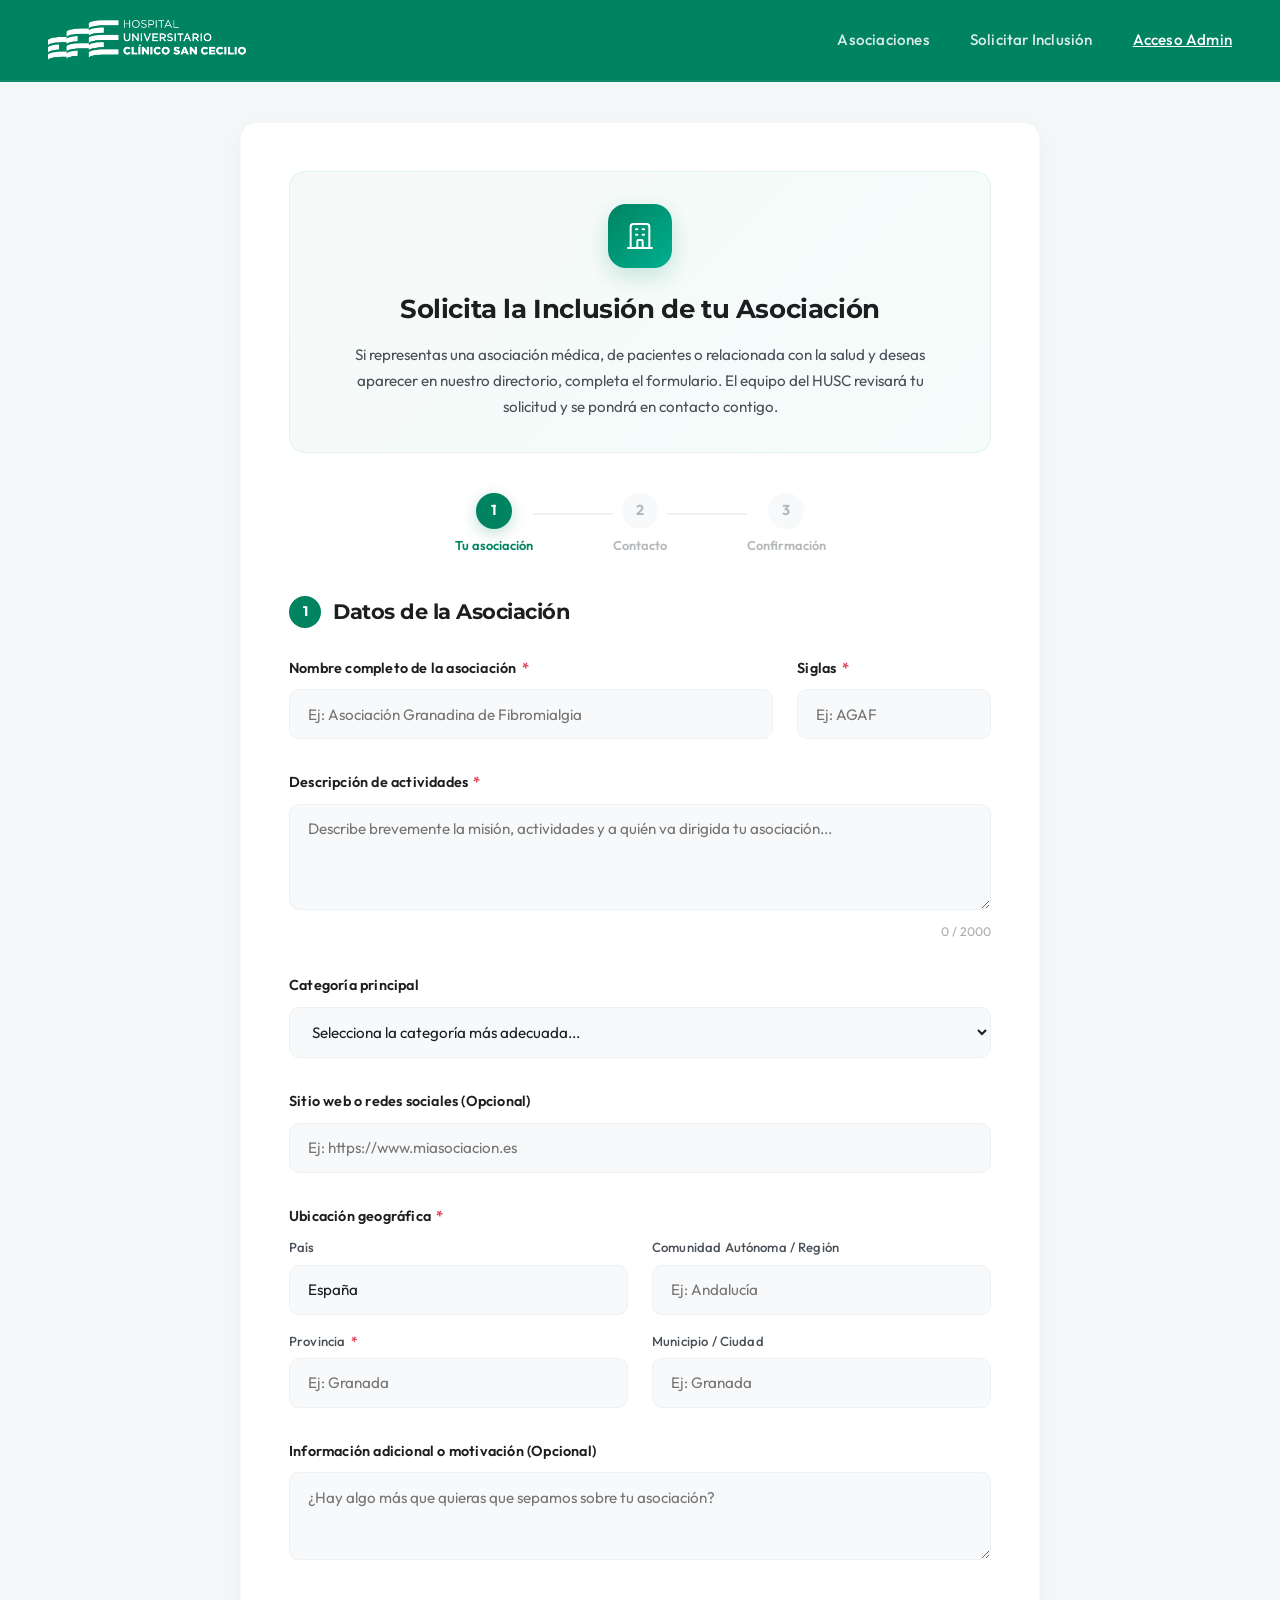
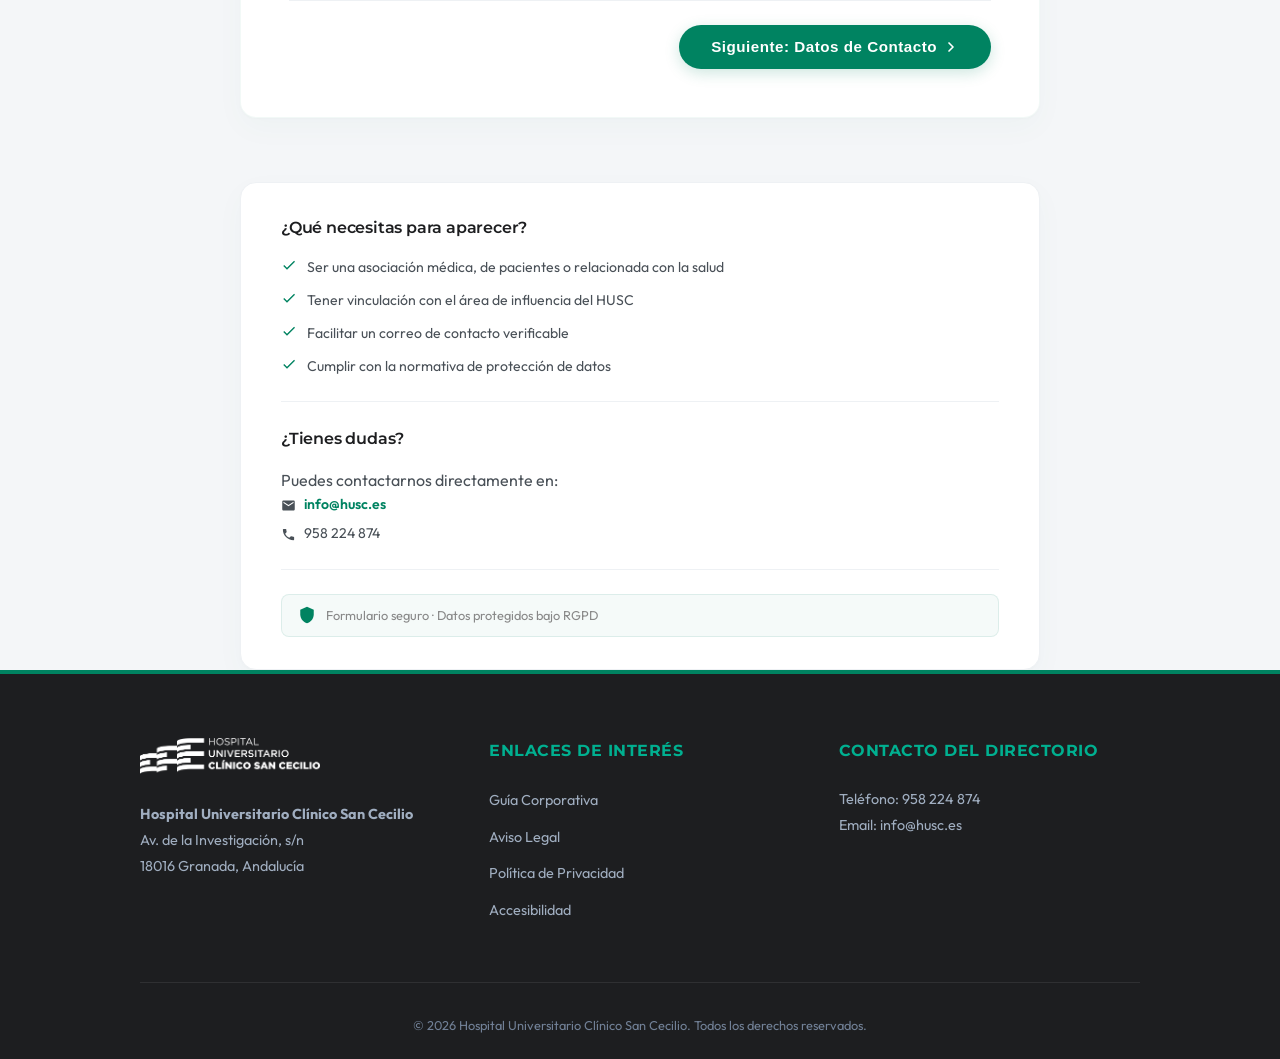
==== html/contacto.html @ 3f11c99a "feat: optimización responsiva y nivelación pixel-perfect de las tarjetas" ====
<!DOCTYPE html>
<html lang="es">

<head>
    <meta charset="UTF-8">
    <meta name="viewport" content="width=device-width, initial-scale=1.0">
    <meta name="description"
        content="¿Representas una asociación médica o de pacientes? Solicita tu inclusión en el Directorio de Asociaciones del Hospital Universitario Clínico San Cecilio de Granada.">
    <link rel="stylesheet" href="css/style_Form.css?v=2.0">
    <title>Solicitar Inclusión en el Directorio — HUSC</title>
</head>

<body>
    <header>
        <img src="img/HORIZONTAL BLANCO transparente (1).png" alt="Hospital Universitario Clínico San Cecilio" class="logo-header">

        <nav>
            <ul>
                <li><a href="index.html">Asociaciones</a></li>
                <li><a href="contacto.html">Solicitar Inclusión</a></li>
                <li class="req-admin" style="display: none;"><a href="crearEntrada.html">Entradas</a></li>
                <li class="req-admin" style="display: none;"><button id="btn-logout">Cerrar Sesión</button></li>
                <li class="req-publico"><a href="login.html" style="color: #ffffff; text-decoration: underline;">Acceso Admin</a></li>
            </ul>
        </nav>
    </header>

    <main id="main-contacto">
        <!-- Hero de presentación -->
        <div class="contacto-hero">
            <div class="contacto-hero-icono">
                <svg viewBox="0 0 24 24" fill="none" stroke="currentColor" stroke-width="1.5">
                    <path d="M19 21V5a2 2 0 00-2-2H7a2 2 0 00-2 2v16m14 0h2m-2 0h-5m-9 0H3m2 0h5M9 7h1m-1 4h1m4-4h1m-1 4h1m-5 10v-5a1 1 0 011-1h2a1 1 0 011 1v5m-4 0h4"
                        stroke-linecap="round" stroke-linejoin="round" />
                </svg>
            </div>
            <h1 class="contacto-hero-titulo">Solicita la Inclusión de tu Asociación</h1>
            <p class="contacto-hero-subtitulo">
                Si representas una asociación médica, de pacientes o relacionada con la salud y deseas aparecer en
                nuestro directorio, completa el formulario. El equipo del HUSC revisará tu solicitud y se pondrá en
                contacto contigo.
            </p>
        </div>

        <!-- Indicadores de pasos -->
        <div class="pasos-container">
            <div class="paso activo" id="paso-ind-1">
                <div class="paso-numero">1</div>
                <span>Tu asociación</span>
            </div>
            <div class="paso-linea"></div>
            <div class="paso" id="paso-ind-2">
                <div class="paso-numero">2</div>
                <span>Contacto</span>
            </div>
            <div class="paso-linea"></div>
            <div class="paso" id="paso-ind-3">
                <div class="paso-numero">3</div>
                <span>Confirmación</span>
            </div>
        </div>

        <!-- Formulario principal -->
        <form id="form-solicitud" novalidate>

            <!-- PASO 1 — Datos de la asociación -->
            <div class="paso-formulario" id="paso-form-1">
                <h2 class="paso-titulo">
                    <span class="paso-num-titulo">1</span> Datos de la Asociación
                </h2>

                <div class="row">
                    <div class="form-group">
                        <label for="sol_nombre">Nombre completo de la asociación <span
                                class="req-asterisco">*</span></label>
                        <input type="text" id="sol_nombre" name="sol_nombre" placeholder="Ej: Asociación Granadina de Fibromialgia" required maxlength="200">
                    </div>
                    <div class="form-group flex-0-4">
                        <label for="sol_siglas">Siglas <span class="req-asterisco">*</span></label>
                        <input type="text" id="sol_siglas" name="sol_siglas" placeholder="Ej: AGAF" required maxlength="20">
                    </div>
                </div>

                <div class="form-group">
                    <label for="sol_descripcion">Descripción de actividades <span
                            class="req-asterisco">*</span></label>
                    <textarea id="sol_descripcion" name="sol_descripcion" rows="4"
                        placeholder="Describe brevemente la misión, actividades y a quién va dirigida tu asociación..."
                        required maxlength="2000"></textarea>
                    <div class="contador-caracteres" id="contador-desc">0 / 2000</div>
                </div>

                <div class="form-group">
                    <label for="sol_categoria">Categoría principal</label>
                    <select id="sol_categoria" name="sol_categoria">
                        <option value="">Selecciona la categoría más adecuada...</option>
                    </select>
                </div>

                <div class="form-group">
                    <label for="sol_web">Sitio web o redes sociales (Opcional)</label>
                    <input type="text" id="sol_web" name="sol_web" placeholder="Ej: https://www.miasociacion.es" maxlength="300">
                </div>

                <!-- Ubicación -->
                <div class="form-group">
                    <label>Ubicación geográfica <span class="req-asterisco">*</span></label>
                    <div class="grid-ubicacion">
                        <div>
                            <label for="sol_pais" class="label-sub">País</label>
                            <input type="text" id="sol_pais" name="sol_pais" placeholder="Ej: España" value="España" list="lista-paises-sol">
                            <datalist id="lista-paises-sol">
                                <option value="España"></option>
                                <option value="Portugal"></option>
                                <option value="Francia"></option>
                                <option value="México"></option>
                                <option value="Argentina"></option>
                            </datalist>
                        </div>
                        <div>
                            <label for="sol_comunidad" class="label-sub">Comunidad Autónoma / Región</label>
                            <input type="text" id="sol_comunidad" name="sol_comunidad" placeholder="Ej: Andalucía" list="lista-ccaa-sol">
                            <datalist id="lista-ccaa-sol">
                                <option value="Andalucía"></option>
                                <option value="Aragón"></option>
                                <option value="Asturias"></option>
                                <option value="Baleares"></option>
                                <option value="Canarias"></option>
                                <option value="Cantabria"></option>
                                <option value="Castilla y León"></option>
                                <option value="Castilla-La Mancha"></option>
                                <option value="Cataluña"></option>
                                <option value="Extremadura"></option>
                                <option value="Galicia"></option>
                                <option value="La Rioja"></option>
                                <option value="Madrid"></option>
                                <option value="Murcia"></option>
                                <option value="Navarra"></option>
                                <option value="País Vasco"></option>
                                <option value="Valencia"></option>
                            </datalist>
                        </div>
                        <div>
                            <label for="sol_provincia" class="label-sub">Provincia <span class="req-asterisco">*</span></label>
                            <input type="text" id="sol_provincia" name="sol_provincia" placeholder="Ej: Granada" required>
                        </div>
                        <div>
                            <label for="sol_municipio" class="label-sub">Municipio / Ciudad</label>
                            <input type="text" id="sol_municipio" name="sol_municipio" placeholder="Ej: Granada">
                        </div>
                    </div>
                </div>

                <div class="form-group">
                    <label for="sol_mensaje">Información adicional o motivación (Opcional)</label>
                    <textarea id="sol_mensaje" name="sol_mensaje" rows="3"
                        placeholder="¿Hay algo más que quieras que sepamos sobre tu asociación?"
                        maxlength="1000"></textarea>
                </div>

                <div class="navegacion-pasos">
                    <div></div>
                    <button type="button" id="btn-paso-2" class="btn-siguiente">
                        Siguiente: Datos de Contacto
                        <svg viewBox="0 0 24 24" fill="none" stroke="currentColor" stroke-width="2.5" style="width:16px;height:16px;margin-left:6px;vertical-align:middle;">
                            <path d="M9 18l6-6-6-6" stroke-linecap="round" stroke-linejoin="round"/>
                        </svg>
                    </button>
                </div>
            </div>

            <!-- PASO 2 — Datos de contacto del representante -->
            <div class="paso-formulario oculto" id="paso-form-2">
                <h2 class="paso-titulo">
                    <span class="paso-num-titulo">2</span> Datos del Representante
                </h2>

                <div class="row">
                    <div class="form-group">
                        <label for="sol_nombre_contacto">Nombre y apellidos <span class="req-asterisco">*</span></label>
                        <input type="text" id="sol_nombre_contacto" name="sol_nombre_contacto" placeholder="Ej: María García López" required maxlength="150">
                    </div>
                    <div class="form-group">
                        <label for="sol_cargo">Cargo en la asociación <span class="req-asterisco">*</span></label>
                        <input type="text" id="sol_cargo" name="sol_cargo" placeholder="Ej: Presidenta, Secretaria..." required maxlength="100">
                    </div>
                </div>

                <div class="row">
                    <div class="form-group">
                        <label for="sol_email">Correo electrónico <span class="req-asterisco">*</span></label>
                        <input type="email" id="sol_email" name="sol_email" placeholder="representante@asociacion.es" required maxlength="200">
                    </div>
                    <div class="form-group">
                        <label for="sol_telefono">Teléfono de contacto (Opcional)</label>
                        <input type="tel" id="sol_telefono" name="sol_telefono" placeholder="Ej: +34 600 000 000" maxlength="30">
                    </div>
                </div>

                <!-- Aviso legal y protección de datos -->
                <div class="aviso-legal-box">
                    <svg viewBox="0 0 24 24" fill="currentColor" style="width:20px;height:20px;flex-shrink:0;color:var(--color-primario);margin-top:2px;">
                        <path d="M12 1L3 5v6c0 5.55 3.84 10.74 9 12 5.16-1.26 9-6.45 9-12V5l-9-4zm-2 16l-4-4 1.41-1.41L10 14.17l6.59-6.59L18 9l-8 8z"/>
                    </svg>
                    <p>
                        <strong>Protección de datos.</strong> Los datos facilitados serán tratados por el Hospital
                        Universitario Clínico San Cecilio con la finalidad de gestionar tu solicitud de inclusión en el
                        directorio de asociaciones. No serán cedidos a terceros. Puedes ejercer tus derechos de acceso,
                        rectificación y supresión en <a href="mailto:info@husc.es">info@husc.es</a>.
                    </p>
                </div>

                <div class="form-group" style="margin-top:1.5rem;">
                    <label class="checkbox-label" for="sol_acepta_lopd">
                        <input type="checkbox" id="sol_acepta_lopd" name="sol_acepta_lopd" required>
                        <span>He leído y acepto la información sobre protección de datos. <span class="req-asterisco">*</span></span>
                    </label>
                </div>

                <!-- Campo honeypot anti-spam (oculto) -->
                <input type="text" name="website_url" id="honeypot" tabindex="-1" autocomplete="off" style="display:none; visibility:hidden; position:absolute; left:-9999px;">

                <div class="navegacion-pasos">
                    <button type="button" id="btn-volver-1" class="btn-volver">
                        <svg viewBox="0 0 24 24" fill="none" stroke="currentColor" stroke-width="2.5" style="width:16px;height:16px;margin-right:6px;vertical-align:middle;">
                            <path d="M15 18l-6-6 6-6" stroke-linecap="round" stroke-linejoin="round"/>
                        </svg>
                        Volver
                    </button>
                    <button type="submit" id="btn-enviar-solicitud">
                        Enviar Solicitud
                        <svg viewBox="0 0 24 24" fill="none" stroke="currentColor" stroke-width="2.5" style="width:16px;height:16px;margin-left:6px;vertical-align:middle;">
                            <path d="M5 13l4 4L19 7" stroke-linecap="round" stroke-linejoin="round"/>
                        </svg>
                    </button>
                </div>
            </div>

        </form>

        <!-- PASO 3 — Confirmación de envío -->
        <div class="confirmacion-envio oculto" id="confirmacion-envio">
            <div class="confirmacion-icono">
                <svg viewBox="0 0 24 24" fill="currentColor">
                    <path d="M12 2C6.48 2 2 6.48 2 12s4.48 10 10 10 10-4.48 10-10S17.52 2 12 2zm-2 15l-5-5 1.41-1.41L10 14.17l7.59-7.59L19 8l-9 9z"/>
                </svg>
            </div>
            <h2 class="confirmacion-titulo">¡Solicitud enviada con éxito!</h2>
            <p class="confirmacion-texto">
                Hemos recibido tu solicitud correctamente. Nuestro equipo la revisará y se pondrá en contacto contigo
                en un plazo de <strong>5-10 días hábiles</strong> a través del correo electrónico facilitado.
            </p>
            <p class="confirmacion-referencia" id="confirmacion-ref"></p>
            <a href="index.html" class="btn-volver-directorio">← Volver al Directorio</a>
        </div>

    </main>

    <!-- Aside informativo -->
    <aside class="aside-info-contacto">
        <div class="aside-contenido">
            <h3>¿Qué necesitas para aparecer?</h3>
            <ul class="requisitos-lista">
                <li>
                    <svg viewBox="0 0 24 24" fill="currentColor" style="width:16px;height:16px;color:var(--color-primario);flex-shrink:0;">
                        <path d="M9 16.17L4.83 12l-1.42 1.41L9 19 21 7l-1.41-1.41z"/>
                    </svg>
                    Ser una asociación médica, de pacientes o relacionada con la salud
                </li>
                <li>
                    <svg viewBox="0 0 24 24" fill="currentColor" style="width:16px;height:16px;color:var(--color-primario);flex-shrink:0;">
                        <path d="M9 16.17L4.83 12l-1.42 1.41L9 19 21 7l-1.41-1.41z"/>
                    </svg>
                    Tener vinculación con el área de influencia del HUSC
                </li>
                <li>
                    <svg viewBox="0 0 24 24" fill="currentColor" style="width:16px;height:16px;color:var(--color-primario);flex-shrink:0;">
                        <path d="M9 16.17L4.83 12l-1.42 1.41L9 19 21 7l-1.41-1.41z"/>
                    </svg>
                    Facilitar un correo de contacto verificable
                </li>
                <li>
                    <svg viewBox="0 0 24 24" fill="currentColor" style="width:16px;height:16px;color:var(--color-primario);flex-shrink:0;">
                        <path d="M9 16.17L4.83 12l-1.42 1.41L9 19 21 7l-1.41-1.41z"/>
                    </svg>
                    Cumplir con la normativa de protección de datos
                </li>
            </ul>

            <div class="aside-separador"></div>

            <h3>¿Tienes dudas?</h3>
            <p>Puedes contactarnos directamente en:</p>
            <p class="aside-email">
                <svg viewBox="0 0 24 24" fill="currentColor" style="width:15px;height:15px;vertical-align:middle;margin-right:5px;">
                    <path d="M20 4H4c-1.1 0-1.99.9-1.99 2L2 18c0 1.1.9 2 2 2h16c1.1 0 2-.9 2-2V6c0-1.1-.9-2-2-2zm0 4l-8 5-8-5V6l8 5 8-5v2z"/>
                </svg>
                <a href="mailto:info@husc.es">info@husc.es</a>
            </p>
            <p class="aside-telefono">
                <svg viewBox="0 0 24 24" fill="currentColor" style="width:15px;height:15px;vertical-align:middle;margin-right:5px;">
                    <path d="M6.62 10.79c1.44 2.82 3.76 5.14 6.59 6.59l2.2-2.2c.27-.27.67-.36 1.02-.24 1.12.37 2.33.57 3.57.57.55 0 1 .45 1 1V20c0 .55-.45 1-1 1-9.39 0-17-7.61-17-17 0-.55.45-1 1-1h3.5c.55 0 1 .45 1 1 0 1.25.2 2.45.57 3.57.11.35.03.74-.25 1.02l-2.2 2.2z"/>
                </svg>
                958 224 874
            </p>

            <div class="aside-separador"></div>

            <div class="aside-badge-seguridad">
                <svg viewBox="0 0 24 24" fill="currentColor" style="width:18px;height:18px;flex-shrink:0;">
                    <path d="M12 1L3 5v6c0 5.55 3.84 10.74 9 12 5.16-1.26 9-6.45 9-12V5l-9-4z"/>
                </svg>
                <span>Formulario seguro · Datos protegidos bajo RGPD</span>
            </div>
        </div>
    </aside>

    <footer>
        <div class="footer-contenido">
            <div class="footer-seccion">
                <img src="img/HORIZONTAL BLANCO transparente (1).png" alt="Logo HUSC" class="logo-footer">
                <p><strong>Hospital Universitario Clínico San Cecilio</strong><br>
                    Av. de la Investigación, s/n<br>
                    18016 Granada, Andalucía</p>
            </div>
            <div class="footer-seccion">
                <h4>Enlaces de Interés</h4>
                <ul>
                    <li><a href="#">Guía Corporativa</a></li>
                    <li><a href="#">Aviso Legal</a></li>
                    <li><a href="#">Política de Privacidad</a></li>
                    <li><a href="#">Accesibilidad</a></li>
                </ul>
            </div>
            <div class="footer-seccion">
                <h4>Contacto del Directorio</h4>
                <p>Teléfono: 958 224 874<br> Email: info@husc.es</p>
            </div>
        </div>
        <div class="footer-bottom">
            <p>&copy; 2026 Hospital Universitario Clínico San Cecilio. Todos los derechos reservados.</p>
        </div>
    </footer>

    <script src="js/Web/contacto.js"></script>
</body>

</html>
---- html/css/style_Form.css ----
@import url('https://fonts.googleapis.com/css2?family=Montserrat:wght@400;500;600;700&family=Outfit:wght@300;400;500;600;700&display=swap');

:root {
    --color-primario: #008361;       /* Pantone 568C - Verde Corporativo HUSC */
    --color-secundario: #00b090;     /* Menta/Seafoam - Accent de Interacción */
    --color-peligro: #df4759;        /* Rojo Moderno - Acciones Destructivas */
    --color-fondo-body: #f4f6f8;     /* Gris Ultra Claro - Fondo Minimalista */
    --color-fondo-main: #ffffff;     /* Blanco - Contenedores y Papel */
    --color-inputs: #f8f9fa;         /* Gris Suave - Fondos de Campo */
    --color-texto: #495057;          /* Pizarra Medio - Cuerpo de Texto */
    --color-titulos: #1d1e20;        /* Negro Carbón - Encabezados */
    --color-borde: #eef1f4;          /* Gris Minimal - Líneas Divisorias */
    --radio-borde: 16px;             /* Radio Premium Redondeado para Contenedores */
    --radio-inputs: 10px;            /* Radio para Inputs y Botones */
    --radio-botones: 50px;           /* Radio de Píldora para Botones */
    --sombra-premium: 0 10px 30px rgba(0, 131, 97, 0.03), 0 1px 3px rgba(0, 0, 0, 0.02);
    --sombra-tarjeta: 0 15px 35px rgba(29, 30, 32, 0.04), 0 2px 5px rgba(29, 30, 32, 0.01);
    --transicion: all 0.3s cubic-bezier(0.4, 0, 0.2, 1);
}

* {
    box-sizing: border-box;
    margin: 0;
    padding: 0;
}

/* --- Layout Base (Sticky Footer) --- */
body {
    font-family: 'Outfit', 'Montserrat', Arial, sans-serif;
    background-color: var(--color-fondo-body);
    color: var(--color-texto);
    line-height: 1.6;
    display: flex;
    flex-direction: column;
    min-height: 100vh;
    -webkit-font-smoothing: antialiased;
}

main {
    max-width: 960px;
    margin: 2.5rem auto;
    background-color: var(--color-fondo-main);
    padding: 3rem;
    border-radius: var(--radio-borde);
    box-shadow: var(--sombra-premium);
    border: 1px solid rgba(0, 131, 97, 0.05);
    flex: 1;
    width: 90%;
    transition: var(--transicion);
}

/* --- Encabezado y Navegación Premium --- */
header {
    background-color: var(--color-primario);
    padding: 1.25rem 3rem;
    display: flex;
    justify-content: space-between;
    align-items: center;
    flex-wrap: wrap;
    gap: 1.5rem;
    border-bottom: 2px solid rgba(255, 255, 255, 0.05);
}

.logo-header {
    height: 40px;
    width: auto;
    object-fit: contain;
    transition: var(--transicion);
}

.logo-header:hover {
    transform: scale(1.02);
}

nav ul {
    list-style: none;
    display: flex;
    align-items: center;
    gap: 2.5rem;
}

nav a {
    text-decoration: none;
    color: rgba(255, 255, 255, 0.85);
    font-weight: 500;
    font-size: 0.95rem;
    letter-spacing: 0.2px;
    transition: var(--transicion);
    position: relative;
    padding: 0.25rem 0;
}

nav a::after {
    content: '';
    position: absolute;
    bottom: 0;
    left: 0;
    width: 0;
    height: 2px;
    background-color: var(--color-secundario);
    transition: var(--transicion);
}

nav a:hover {
    color: #ffffff;
}

nav a:hover::after {
    width: 100%;
}

/* --- Tipografía --- */
h2 {
    color: var(--color-titulos);
    font-family: 'Montserrat', sans-serif;
    font-weight: 700;
    font-size: 1.75rem;
    letter-spacing: -0.5px;
    margin-bottom: 2rem;
    position: relative;
}

h3 {
    color: var(--color-titulos);
    font-weight: 600;
    font-size: 1.2rem;
    letter-spacing: -0.2px;
}

/* --- Elementos de Formulario Modernos --- */
.row {
    display: flex;
    gap: 1.5rem;
    align-items: flex-start;
    width: 100%;
}

.form-group {
    margin-bottom: 2rem;
    flex: 1;
}

label {
    display: block;
    font-weight: 600;
    font-size: 0.9rem;
    margin-bottom: 0.6rem;
    color: var(--color-titulos);
    letter-spacing: 0.2px;
}

input[type="text"], 
input[type="password"], 
input[type="email"],
input[type="tel"],
select, 
textarea {
    width: 100%;
    padding: 0.9rem 1.1rem;
    border: 1.5px solid var(--color-borde);
    background-color: var(--color-inputs);
    border-radius: var(--radio-inputs);
    font-family: inherit;
    font-size: 0.95rem;
    color: var(--color-titulos);
    transition: var(--transicion);
}

input[type="text"]:hover, 
input[type="password"]:hover, 
input[type="email"]:hover,
input[type="tel"]:hover,
select:hover, 
textarea:hover {
    border-color: rgba(0, 83, 97, 0.2);
}

input[type="text"]:focus, 
input[type="password"]:focus, 
input[type="email"]:focus,
input[type="tel"]:focus,
select:focus, 
textarea:focus {
    outline: none;
    border-color: var(--color-primario);
    background-color: var(--color-fondo-main);
    box-shadow: 0 0 0 4px rgba(0, 131, 97, 0.08);
}

/* --- Sistema de Botones --- */
button, 
input[type="submit"] {
    background-color: var(--color-primario);
    color: #ffffff;
    border: none;
    padding: 0.9rem 2rem;
    font-size: 0.95rem;
    font-weight: 600;
    border-radius: var(--radio-botones);
    cursor: pointer;
    width: 100%;
    letter-spacing: 0.5px;
    box-shadow: 0 4px 15px rgba(0, 131, 97, 0.15);
    transition: var(--transicion);
}

button:hover, 
input[type="submit"]:hover {
    background-color: var(--color-secundario);
    box-shadow: 0 6px 20px rgba(0, 176, 144, 0.25);
    transform: translateY(-1px);
}

button:active, 
input[type="submit"]:active {
    transform: scale(0.98);
}

#btn-add-contacto {
    background-color: transparent;
    color: var(--color-primario);
    border: 2px solid var(--color-primario);
    margin-bottom: 2rem;
    box-shadow: none;
}

#btn-add-contacto:hover {
    background-color: var(--color-primario);
    color: #ffffff;
    box-shadow: 0 4px 15px rgba(0, 131, 97, 0.15);
}

.btn-eliminar-contacto {
    background-color: var(--color-peligro);
    padding: 0.85rem; 
    border-radius: var(--radio-inputs);
    width: auto;
    box-shadow: none;
}

.btn-eliminar-contacto:hover {
    background-color: #c82333;
    box-shadow: 0 4px 12px rgba(223, 71, 89, 0.2);
}

#btn-logout {
    padding: 0.5rem 1.5rem;
    width: auto;
    background-color: transparent;
    border: 2px solid rgba(255, 255, 255, 0.8);
    color: #ffffff;
    box-shadow: none;
}

#btn-logout:hover {
    background-color: #ffffff;
    color: var(--color-primario);
    box-shadow: 0 4px 15px rgba(255, 255, 255, 0.2);
}

/* --- Módulo de Inicio de Sesión (Login) --- */
.login-container {
    max-width: 420px;
    margin: 6vh auto;
    border-radius: var(--radio-borde);
    padding: 3rem 2.5rem;
    box-shadow: var(--sombra-tarjeta);
    border: 1px solid var(--color-borde);
}

.logo-login {
    width: 100%;
    max-width: 240px;
    display: block;
    margin: 0 auto 2rem auto;
    object-fit: contain;
}

/* --- Bloque de Contactos Dinámicos --- */
.contacto-item {
    align-items: center;
    margin-bottom: 0.75rem;
    gap: 0.75rem;
}

/* --- Galería de Tarjetas (Minimalista & Premium) --- */
.grid-galeria {
    display: grid;
    grid-template-columns: repeat(auto-fill, minmax(240px, 1fr));
    gap: 2rem;
    margin-top: 2.5rem;
}

.tarjeta {
    background: var(--color-fondo-main);
    border: 1.5px solid var(--color-borde);
    border-radius: 16px;
    padding: 2.25rem 1.75rem;
    text-align: center;
    cursor: pointer;
    box-shadow: 0 2px 4px rgba(0,0,0,0.01);
    transition: var(--transicion);
    display: flex;
    flex-direction: column;
    align-items: center;
    height: 100%;
}

.tarjeta:hover {
    transform: translateY(-6px);
    box-shadow: var(--sombra-tarjeta);
    border-color: var(--color-secundario);
}

.tarjeta img {
    width: 80px;
    height: 80px;
    object-fit: contain;
    margin-bottom: 1.25rem;
    border-radius: 50%;
    background-color: var(--color-inputs);
    padding: 8px;
    border: 1px solid var(--color-borde);
    transition: var(--transicion);
}

.tarjeta:hover img {
    transform: scale(1.05);
    background-color: #fff;
    border-color: var(--color-secundario);
}

.tarjeta h3 {
    margin: 0.5rem 0;
    font-size: 1.15rem;
    line-height: 1.4;
    color: var(--color-titulos);
    min-height: 3.25rem;
    display: flex;
    align-items: center;
    justify-content: center;
}

.insignia-filtro {
    margin-top: 4px;
    font-size: 0.75rem;
    font-weight: 700;
    color: var(--color-primario);
    text-transform: uppercase;
    letter-spacing: 0.8px;
}

/* --- Caja de Texto Estilo Premium --- */
.caja-texto {
    background: var(--color-inputs);
    padding: 1.25rem 1.5rem;
    border-radius: var(--radio-inputs);
    white-space: pre-wrap;
    border: 1.5px solid var(--color-borde);
    color: var(--color-texto);
    font-size: 0.95rem;
    line-height: 1.7;
}

/* --- Enlaces de Lista de Contactos --- */
.lista-contactos {
    margin: 0.75rem 0 2rem 0;
    padding: 1.25rem 1.5rem;
    background: var(--color-inputs);
    border-radius: var(--radio-inputs);
    list-style-type: none;
    border: 1.5px solid var(--color-borde);
}

.lista-contactos li {
    margin-bottom: 0.75rem;
    font-size: 0.95rem;
    color: var(--color-texto);
}

.lista-contactos li:last-child {
    margin-bottom: 0;
}

.lista-contactos a {
    color: var(--color-primario);
    text-decoration: none;
    font-weight: 500;
    transition: var(--transicion);
}

.lista-contactos a:hover {
    color: var(--color-secundario);
    text-decoration: underline;
}

/* --- Pie de Página (Footer) --- */
footer {
    background-color: var(--color-titulos);
    color: #ffffff;
    padding: 4rem 2rem 1.5rem 2rem;
    margin-top: auto;
    border-top: 4px solid var(--color-primario);
}

.footer-contenido {
    display: grid;
    grid-template-columns: repeat(auto-fit, minmax(250px, 1fr));
    gap: 3rem;
    max-width: 1000px;
    margin: 0 auto;
    border-bottom: 1px solid rgba(255, 255, 255, 0.08);
    padding-bottom: 3rem;
}

.footer-seccion h4 {
    margin-bottom: 1.5rem;
    color: var(--color-secundario);
    font-size: 1rem;
    font-family: 'Montserrat', sans-serif;
    font-weight: 700;
    text-transform: uppercase;
    letter-spacing: 0.5px;
}

.footer-seccion p, 
.footer-seccion a {
    font-size: 0.9rem;
    color: #a0aec0;
    text-decoration: none;
    line-height: 1.8;
}

.footer-seccion ul {
    list-style: none;
}

.footer-seccion ul li {
    margin-bottom: 0.6rem;
}

.footer-seccion a {
    transition: var(--transicion);
}

.footer-seccion a:hover {
    color: #ffffff;
}

.logo-footer {
    width: 180px;
    object-fit: contain;
    margin-bottom: 1.25rem;
    transition: var(--transicion);
}

.logo-footer:hover {
    transform: scale(1.02);
}

.footer-bottom {
    text-align: center;
    padding-top: 2rem;
    font-size: 0.8rem;
    color: #718096;
}

/* --- Panel de Controles de Filtrado Premium --- */
#filtros-container {
    display: flex;
    gap: 1.5rem;
    margin-bottom: 2rem;
    flex-wrap: wrap;
    background-color: var(--color-inputs);
    padding: 1.5rem;
    border-radius: var(--radio-borde);
    border: 1.5px solid var(--color-borde);
    align-items: flex-end;
    transition: var(--transicion);
}

#filtros-container .form-group {
    margin-bottom: 0;
    flex: 1;
    min-width: 200px;
}

#filtros-container label {
    margin-bottom: 0.5rem;
}

#btn-limpiar-filtros {
    background-color: transparent;
    color: var(--color-primario);
    border: 2px solid var(--color-primario);
    padding: 0.85rem 1.5rem;
    font-size: 0.95rem;
    font-weight: 600;
    cursor: pointer;
    border-radius: var(--radio-botones);
    box-shadow: none;
    transition: var(--transicion);
    white-space: nowrap;
    width: auto;
}

#btn-limpiar-filtros:hover {
    background-color: var(--color-primario);
    color: #ffffff;
    box-shadow: 0 4px 15px rgba(0, 131, 97, 0.15);
}

/* --- Ajustes Responsivos Básicos (Tabletas y Móviles) --- */
@media (max-width: 768px) {
    header {
        padding: 1.5rem;
        flex-direction: column;
        align-items: center;
    }
    nav ul {
        flex-wrap: wrap;
        justify-content: center;
        gap: 1rem 1.5rem;
    }
    main {
        margin: 1.5rem auto;
        padding: 2rem;
        width: 95%;
    }
    .row {
        flex-direction: column;
        gap: 1.25rem;
    }
    .row .form-group {
        margin-bottom: 0;
    }
    .contacto-item {
        flex-direction: row;
        width: 100%;
        gap: 0.75rem;
    }
    .contacto-item select {
        flex: 0.4 !important;
    }
    .contacto-item input {
        flex: 0.5 !important;
    }
    .seccion-admin-tarjeta {
        margin: 1.5rem auto;
        padding: 2rem;
        width: 95%;
    }

    /* --- Adaptación de Ficha Detalle --- */
    .cabecera-detalle-ficha {
        flex-direction: column;
        text-align: center;
        gap: 1.25rem;
    }
    .logo-detalle-ficha {
        margin: 0 auto;
    }
    .metadata-detalle-ficha {
        display: flex;
        flex-wrap: wrap;
        justify-content: center;
        gap: 0.5rem;
        margin-top: 0.75rem;
    }
    .badge-tag-detalle {
        margin-right: 0;
    }
    .ubicacion-detalle-ficha {
        justify-content: center;
    }
    .panel-acciones-detalle {
        text-align: center;
        display: flex;
        flex-direction: column;
        gap: 1rem;
    }
    .btn-accion-detalle {
        width: 100% !important;
        margin-right: 0 !important;
        display: block;
    }
}

@media (max-width: 576px) {
    main {
        padding: 1.5rem;
        margin: 1rem auto;
    }
    h2 {
        font-size: 1.5rem;
        margin-bottom: 1.5rem;
    }
    .login-container {
        width: 95% !important;
        padding: 2rem 1.25rem !important;
        margin: 4vh auto !important;
    }
    .seccion-admin-tarjeta {
        padding: 1.5rem;
        margin: 1rem auto;
    }
}

@media (max-width: 480px) {
    .contacto-item {
        flex-direction: column !important;
        align-items: stretch !important;
        gap: 0.5rem;
    }
    .contacto-item select,
    .contacto-item input {
        flex: 1 1 100% !important;
        width: 100% !important;
    }
    .btn-eliminar-contacto {
        width: 100% !important;
        padding: 0.6rem !important;
    }
}

/* --- Galería de Fondos de Administración --- */
.seccion-admin-tarjeta {
    max-width: 960px;
    margin: 2.5rem auto;
    background-color: var(--color-fondo-main);
    padding: 3rem;
    border-radius: var(--radio-borde);
    box-shadow: var(--sombra-premium);
    border: 1px solid rgba(0, 131, 97, 0.05);
    width: 90%;
    transition: var(--transicion);
}

/* --- Zona de Subida de Fondos --- */
.upload-fondo-wrapper {
    margin-bottom: 1.5rem;
    padding: 1.25rem 1.5rem;
    background: var(--color-fondo-main);
    border: 1.5px solid var(--color-borde);
    border-radius: var(--radio-borde);
    transition: var(--transicion);
}

.upload-fondo-wrapper:hover {
    border-color: rgba(0, 131, 97, 0.3);
    box-shadow: 0 4px 12px rgba(0,0,0,0.02);
}

.upload-fondo-header {
    font-weight: 600;
    color: var(--color-titulos);
    margin-bottom: 0.75rem;
    display: block;
    font-size: 0.95rem;
}

.upload-fondo-controls {
    display: flex;
    gap: 1rem;
    align-items: center;
    flex-wrap: wrap;
}

.upload-fondo-input {
    flex: 1;
    max-width: 400px;
    padding: 0.55rem 0.75rem !important;
}

.upload-fondo-btn {
    width: auto !important;
    padding: 0.65rem 1.5rem !important;
    font-size: 0.9rem !important;
    margin: 0 !important;
}

.galeria-grid-fondos {
    display: grid;
    grid-template-columns: repeat(auto-fill, minmax(180px, 1fr));
    gap: 1.5rem;
    margin-top: 1.5rem;
}

.tarjeta-fondo {
    background: var(--color-fondo-main);
    border: 2px solid var(--color-borde);
    border-radius: var(--radio-inputs);
    overflow: hidden;
    cursor: pointer;
    transition: var(--transicion);
    position: relative;
    aspect-ratio: 16/10;
    display: flex;
    flex-direction: column;
}

.tarjeta-fondo:hover {
    transform: translateY(-4px);
    box-shadow: var(--sombra-tarjeta);
    border-color: rgba(0, 176, 144, 0.5);
}

.tarjeta-fondo.seleccionada {
    border-color: var(--color-secundario);
    box-shadow: 0 0 0 4px rgba(0, 176, 144, 0.15), var(--sombra-tarjeta);
}

.tarjeta-fondo img {
    width: 100%;
    height: 100%;
    object-fit: cover;
    transition: var(--transicion);
}

.tarjeta-fondo.sin-fondo-opt {
    background-color: var(--color-inputs);
    display: flex;
    align-items: center;
    justify-content: center;
    font-weight: 600;
    color: var(--color-texto);
    font-size: 0.95rem;
    text-align: center;
    padding: 1rem;
    border-style: dashed;
}

.tarjeta-fondo.sin-fondo-opt:hover {
    background-color: var(--color-borde);
    color: var(--color-titulos);
}

.tarjeta-fondo .info-tag {
    position: absolute;
    bottom: 0;
    left: 0;
    right: 0;
    background: rgba(29, 30, 32, 0.75);
    color: #ffffff;
    font-size: 0.8rem;
    padding: 0.4rem 0.6rem;
    text-align: center;
    backdrop-filter: blur(4px);
    white-space: nowrap;
    overflow: hidden;
    text-overflow: ellipsis;
    transition: var(--transicion);
}

.badge-seleccionado {
    position: absolute;
    top: 8px;
    right: 8px;
    background-color: var(--color-secundario);
    color: white;
    border-radius: 50%;
    width: 24px;
    height: 24px;
    display: flex;
    align-items: center;
    justify-content: center;
    font-size: 0.8rem;
    box-shadow: 0 2px 5px rgba(0,0,0,0.2);
    opacity: 0;
    transform: scale(0.5);
    transition: var(--transicion);
    z-index: 2;
}

.tarjeta-fondo.seleccionada .badge-seleccionado {
    opacity: 1;
    transform: scale(1);
}

/* --- Clases de Componentes y Funciones del Portal --- */

.grupo-buscador {
    flex: 1.5;
    min-width: 200px;
}

.caja-buscador {
    width: 100%;
    padding: 0.9rem 1.1rem !important;
    border-radius: var(--radio-inputs) !important;
    border: 1.5px solid var(--color-borde) !important;
    background-color: var(--color-inputs) !important;
    font-family: inherit;
    font-size: 0.95rem;
    color: var(--color-titulos);
    transition: var(--transicion);
}

.caja-buscador:focus {
    outline: none;
    border-color: var(--color-primario) !important;
    background-color: var(--color-fondo-main) !important;
    box-shadow: 0 0 0 4px rgba(0, 131, 97, 0.08) !important;
}

.flex-inline {
    display: flex;
    gap: 10px;
    width: 100%;
}

.flex-grow-1 {
    flex: 1;
}

.flex-0-4 {
    flex: 0.4;
}

.select-contacto {
    flex: 0.3 !important;
}

.input-custom-contacto {
    flex: 0.2 !important;
}

.input-valor-contacto {
    flex: 0.6 !important;
}

.input-valor-contacto.con-custom {
    flex: 0.4 !important;
}

.contenedor-tags-tarjeta {
    display: flex;
    gap: 0.25rem;
    justify-content: center;
    flex-wrap: wrap;
    margin-top: 6px;
    min-height: 1.8rem;
    align-items: center;
}

.badge-tag-tarjeta {
    background-color: var(--color-inputs);
    color: var(--color-primario);
    padding: 2px 8px;
    border-radius: 4px;
    font-size: 0.75rem;
    font-weight: 600;
}

.btn-ver-detalles-tarjeta {
    margin-top: auto !important;
    padding: 0.5rem 1.5rem !important;
    font-size: 0.9em !important;
    width: auto !important;
}

.grupo-espaciado-abajo {
    margin-bottom: 1.5rem;
}

.enlace-volver-husc {
    text-decoration: none;
    color: var(--color-primario);
    font-weight: 700;
    display: inline-flex;
    align-items: center;
    gap: 0.5rem;
    transition: var(--transicion);
}

.enlace-volver-husc:hover {
    color: var(--color-secundario);
    transform: translateX(-2px);
}

.cabecera-detalle-ficha {
    display: flex;
    align-items: center;
    gap: 2rem;
    border-bottom: 1px solid var(--color-borde);
    padding-bottom: 1.5rem;
    margin-bottom: 1.5rem;
}

.logo-detalle-ficha {
    width: 100px;
    height: 100px;
    object-fit: contain;
    border-radius: var(--radio-inputs);
    border: 1px solid var(--color-borde);
    background: #ffffff;
    padding: 8px;
    box-shadow: var(--sombra-premium);
    transition: var(--transicion);
}

.logo-detalle-ficha:hover {
    transform: scale(1.03);
}

.titulo-detalle-ficha {
    margin-bottom: 0 !important;
}

.siglas-detalle-ficha {
    margin-top: 0;
    color: var(--color-texto);
    font-weight: 500;
    font-size: 1.1rem;
}

.metadata-detalle-ficha {
    margin: 0.5rem 0 0 0;
    font-size: 0.9em;
    color: var(--color-texto);
}

.badge-tag-detalle {
    background-color: var(--color-inputs);
    color: var(--color-primario);
    padding: 4px 10px;
    border-radius: 6px;
    font-size: 0.8em;
    margin-right: 6px;
    font-weight: 600;
    display: inline-block;
    border: 1px solid var(--color-borde);
}

.item-contacto-detalle {
    display: flex;
    align-items: center;
    margin-bottom: 0.6rem;
}

.icono-svg-detalle {
    width: 16px;
    height: 16px;
    vertical-align: middle;
    margin-right: 8px;
}

.panel-acciones-detalle {
    text-align: right;
    border-top: 1px solid var(--color-borde);
    padding-top: 1.5rem;
    margin-top: 2rem;
}

.btn-accion-detalle {
    width: auto !important;
    padding: 0.6rem 2rem !important;
    border-radius: var(--radio-botones) !important;
    display: inline-block;
}

.btn-accion-detalle.modificar {
    background-color: var(--color-primario);
    margin-right: 12px;
}

.btn-accion-detalle.eliminar {
    background-color: var(--color-peligro);
    box-shadow: 0 4px 15px rgba(223, 71, 89, 0.15);
}

.btn-accion-detalle.eliminar:hover {
    background-color: #c82333;
    box-shadow: 0 6px 20px rgba(223, 71, 89, 0.25);
}

/* --- Zona de Arrastre de Archivos (Drag & Drop) --- */
.zona-drag-drop {
    border: 2px dashed rgba(0, 131, 97, 0.3);
    background-color: var(--color-inputs);
    border-radius: var(--radio-inputs);
    padding: 3rem 2rem;
    text-align: center;
    cursor: pointer;
    transition: var(--transicion);
    display: flex;
    flex-direction: column;
    align-items: center;
    justify-content: center;
    gap: 1rem;
    position: relative;
}

.zona-drag-drop:hover, 
.zona-drag-drop.drag-over {
    background-color: rgba(0, 131, 97, 0.03);
    border-color: var(--color-primario);
    box-shadow: var(--sombra-premium);
}

.zona-drag-drop svg {
    color: var(--color-primario);
    transition: var(--transicion);
}

.zona-drag-drop:hover svg {
    transform: translateY(-4px);
}

.zona-drag-drop p {
    font-size: 0.95rem;
    color: var(--color-texto);
}

.zona-drag-drop .destacado {
    color: var(--color-primario);
    font-weight: 700;
    text-decoration: underline;
}

/* --- Reporte de Importación Masiva --- */
.contenedor-resultado-importacion {
    margin-top: 1.5rem;
    border-radius: var(--radio-inputs);
    padding: 1.25rem 1.5rem;
    font-size: 0.95rem;
    display: none;
    line-height: 1.7;
    animation: fadeIn 0.4s ease-out;
}

.contenedor-resultado-importacion.exito {
    background-color: rgba(0, 176, 144, 0.06);
    border: 1.5px solid rgba(0, 176, 144, 0.2);
    color: var(--color-primario);
}

.contenedor-resultado-importacion.error {
    background-color: rgba(223, 71, 89, 0.06);
    border: 1.5px solid rgba(223, 71, 89, 0.2);
    color: var(--color-peligro);
    font-family: monospace;
    white-space: pre-wrap;
    max-height: 300px;
    overflow-y: auto;
}

@keyframes fadeIn {
    from { opacity: 0; transform: translateY(8px); }
    to { opacity: 1; transform: translateY(0); }
}

/* ============================================================
   LOGO TABS — Selector de modo de logo (URL / Subir imagen)
   ============================================================ */
.logo-tabs {
    display: flex;
    gap: 0;
    margin-bottom: 0.85rem;
    border: 1.5px solid var(--color-borde);
    border-radius: var(--radio-inputs);
    overflow: hidden;
    width: fit-content;
}

.logo-tab {
    background: var(--color-inputs);
    border: none;
    padding: 0.55rem 1.25rem;
    font-size: 0.88rem;
    font-family: inherit;
    font-weight: 500;
    color: var(--color-texto);
    cursor: pointer;
    transition: var(--transicion);
    border-radius: 0;
    width: auto;
    min-width: 0;
}

.logo-tab:first-child { border-right: 1.5px solid var(--color-borde); }

.logo-tab.activo {
    background-color: var(--color-primario);
    color: #ffffff;
}

.logo-tab:hover:not(.activo) {
    background-color: rgba(0, 131, 97, 0.07);
    color: var(--color-primario);
}

/* ============================================================
   UPLOAD LOGO AREA — Zona de arrastre compacta para logos
   ============================================================ */
.upload-logo-area {
    border: 2px dashed rgba(0, 131, 97, 0.3);
    background-color: var(--color-inputs);
    border-radius: var(--radio-inputs);
    padding: 1.75rem 2rem;
    text-align: center;
    cursor: pointer;
    transition: var(--transicion);
    display: flex;
    flex-direction: column;
    align-items: center;
    justify-content: center;
    gap: 0.6rem;
}

.upload-logo-area:hover,
.upload-logo-area.drag-over {
    background-color: rgba(0, 131, 97, 0.04);
    border-color: var(--color-primario);
    box-shadow: 0 0 0 3px rgba(0, 131, 97, 0.08);
}

.upload-logo-area:hover svg {
    transform: translateY(-3px);
}

.upload-logo-area svg {
    transition: var(--transicion);
}

.upload-logo-area p {
    font-size: 0.9rem;
    color: var(--color-texto);
    margin: 0;
}

/* ============================================================
   VIDEO INPUT ROWS — Filas de entrada de vídeos YouTube
   ============================================================ */
.video-input-row {
    display: flex;
    align-items: center;
    gap: 0.6rem;
    margin-bottom: 0.6rem;
    animation: fadeIn 0.25s ease-out;
}

.video-input-icono {
    display: flex;
    align-items: center;
    justify-content: center;
    flex-shrink: 0;
    width: 32px;
    height: 32px;
    background: rgba(255, 0, 0, 0.06);
    border-radius: 8px;
}

.input-video-youtube {
    flex: 1;
    padding: 0.6rem 0.9rem;
    border: 1.5px solid var(--color-borde);
    border-radius: var(--radio-inputs);
    background: var(--color-inputs);
    color: var(--color-titulos);
    font-family: inherit;
    font-size: 0.9rem;
    transition: var(--transicion);
}

.input-video-youtube:focus {
    outline: none;
    border-color: var(--color-primario);
    background: #fff;
    box-shadow: 0 0 0 3px rgba(0, 131, 97, 0.08);
}

.btn-eliminar-video {
    background: none;
    border: 1.5px solid rgba(223, 71, 89, 0.25);
    color: var(--color-peligro);
    border-radius: 8px;
    width: 34px;
    height: 34px;
    cursor: pointer;
    font-size: 1rem;
    display: flex;
    align-items: center;
    justify-content: center;
    transition: var(--transicion);
    flex-shrink: 0;
    padding: 0;
    min-width: 0;
}

.btn-eliminar-video:hover {
    background: rgba(223, 71, 89, 0.08);
    border-color: var(--color-peligro);
}

/* ============================================================
   GALERÍA DE VÍDEOS YOUTUBE — Vista pública en detalle
   ============================================================ */
.galeria-videos-grid {
    display: grid;
    grid-template-columns: repeat(auto-fill, minmax(280px, 1fr));
    gap: 1.25rem;
}

.video-youtube-wrapper {
    position: relative;
    width: 100%;
    padding-top: 56.25%; /* Relación de aspecto 16:9 */
    border-radius: var(--radio-inputs);
    overflow: hidden;
    box-shadow: var(--sombra-tarjeta);
    transition: var(--transicion);
    background: #000;
}

.video-youtube-wrapper:hover {
    box-shadow: 0 20px 40px rgba(0, 0, 0, 0.1);
    transform: translateY(-2px);
}

.video-youtube-wrapper iframe {
    position: absolute;
    top: 0;
    left: 0;
    width: 100%;
    height: 100%;
    border: none;
    border-radius: var(--radio-inputs);
}

@media (max-width: 600px) {
    .galeria-videos-grid {
        grid-template-columns: 1fr;
    }
    .logo-tabs {
        width: 100%;
    }
    .logo-tab {
        flex: 1;
        text-align: center;
    }
    .grid-ubicacion {
        grid-template-columns: 1fr;
    }
}

/* ============================================================
   UBICACIÓN GEOGRÁFICA — Formulario (grid 2x2)
   ============================================================ */
.grid-ubicacion {
    display: grid;
    grid-template-columns: 1fr 1fr;
    gap: 1rem 1.5rem;
    margin-top: 0.5rem;
}

.grid-ubicacion > div {
    display: flex;
    flex-direction: column;
    gap: 0.4rem;
}

.label-sub {
    display: block;
    font-weight: 500;
    font-size: 0.82rem;
    color: var(--color-texto);
    letter-spacing: 0.15px;
    margin-bottom: 0 !important;
}

/* ============================================================
   UBICACIÓN EN TARJETA DE GALERÍA — Indicador compacto
   ============================================================ */
.ubicacion-tarjeta {
    display: flex;
    align-items: center;
    justify-content: center;
    gap: 5px;
    font-size: 0.8rem;
    color: #888;
    margin-top: 0.5rem;
    margin-bottom: 0.5rem;
    line-height: 1.3;
    min-height: 1.5rem;
    width: 100%;
}

.ubicacion-tarjeta span {
    overflow: hidden;
    text-overflow: ellipsis;
    white-space: nowrap;
}

/* ============================================================
   UBICACIÓN EN FICHA DE DETALLE — Badge con pin
   ============================================================ */
.ubicacion-detalle-ficha {
    display: flex;
    align-items: center;
    gap: 5px;
    font-size: 0.88rem;
    color: var(--color-texto);
    margin-top: 0.4rem;
    font-weight: 500;
}

/* ============================================================
   PÁGINA CONTACTO — Hero de presentación
   ============================================================ */
#main-contacto {
    max-width: 800px;
}
.contacto-hero {
    text-align: center;
    margin-bottom: 2.5rem;
    padding: 2rem 1rem;
    background: linear-gradient(135deg, rgba(0,131,97,0.04) 0%, rgba(0,176,144,0.04) 100%);
    border-radius: var(--radio-borde);
    border: 1px solid rgba(0,131,97,0.08);
}
.contacto-hero-icono {
    width: 64px; height: 64px;
    background: linear-gradient(135deg, var(--color-primario), var(--color-secundario));
    border-radius: 18px;
    display: flex; align-items: center; justify-content: center;
    margin: 0 auto 1.25rem;
    box-shadow: 0 8px 24px rgba(0,131,97,0.2);
}
.contacto-hero-icono svg { width: 32px; height: 32px; color: #fff; }
.contacto-hero-titulo {
    font-family: 'Montserrat', sans-serif;
    font-size: 1.65rem; font-weight: 700;
    color: var(--color-titulos);
    margin-bottom: 0.75rem; letter-spacing: -0.4px;
}
.contacto-hero-subtitulo {
    font-size: 0.95rem; color: var(--color-texto);
    line-height: 1.7; max-width: 600px; margin: 0 auto;
}

/* ============================================================
   INDICADORES DE PASOS
   ============================================================ */
.pasos-container {
    display: flex; align-items: center; justify-content: center;
    margin-bottom: 2.5rem;
}
.paso {
    display: flex; flex-direction: column; align-items: center;
    gap: 6px; opacity: 0.4; transition: var(--transicion);
}
.paso.activo  { opacity: 1; }
.paso.completado { opacity: 0.7; }
.paso-numero {
    width: 36px; height: 36px; border-radius: 50%;
    background: var(--color-borde); color: var(--color-texto);
    display: flex; align-items: center; justify-content: center;
    font-weight: 700; font-size: 0.9rem;
    transition: var(--transicion); border: 2px solid transparent;
}
.paso.activo .paso-numero {
    background: var(--color-primario); color: #fff;
    box-shadow: 0 4px 15px rgba(0,131,97,0.25);
}
.paso.completado .paso-numero {
    background: rgba(0,176,144,0.15); color: var(--color-primario);
    border-color: var(--color-primario);
}
.paso span { font-size: 0.8rem; font-weight: 600; color: var(--color-texto); white-space: nowrap; }
.paso.activo span { color: var(--color-primario); }
.paso-linea {
    flex: 1; height: 2px; background: var(--color-borde);
    min-width: 40px; max-width: 80px; margin-bottom: 20px;
}

/* ============================================================
   SECCIONES DE FORMULARIO POR PASOS
   ============================================================ */
.paso-formulario { animation: fadeIn 0.35s ease-out; }
.paso-formulario.oculto { display: none; }
.paso-titulo {
    display: flex; align-items: center; gap: 0.75rem;
    font-size: 1.3rem; margin-bottom: 1.75rem;
    color: var(--color-titulos); font-family: 'Montserrat', sans-serif;
}
.paso-num-titulo {
    width: 32px; height: 32px;
    background: var(--color-primario); color: #fff;
    border-radius: 50%; display: inline-flex;
    align-items: center; justify-content: center;
    font-size: 0.9rem; font-weight: 700; flex-shrink: 0;
}
.navegacion-pasos {
    display: flex; justify-content: space-between; align-items: center;
    margin-top: 2rem; padding-top: 1.5rem;
    border-top: 1px solid var(--color-borde); gap: 1rem;
}
.btn-siguiente {
    background: var(--color-primario); color: #fff; border: none;
    padding: 0.85rem 2rem; border-radius: var(--radio-botones);
    font-weight: 600; font-size: 0.95rem; cursor: pointer;
    display: inline-flex; align-items: center; width: auto;
    box-shadow: 0 4px 15px rgba(0,131,97,0.2); transition: var(--transicion);
}
.btn-siguiente:hover {
    background: var(--color-secundario); transform: translateY(-1px);
}
.btn-volver {
    background: transparent; color: var(--color-texto);
    border: 1.5px solid var(--color-borde);
    padding: 0.85rem 1.5rem; border-radius: var(--radio-botones);
    font-weight: 500; font-size: 0.95rem; cursor: pointer;
    display: inline-flex; align-items: center; width: auto;
    box-shadow: none; transition: var(--transicion);
}
.btn-volver:hover {
    border-color: var(--color-primario); color: var(--color-primario);
    background: rgba(0,131,97,0.04);
}

/* ============================================================
   AVISO LEGAL Y CHECKBOX
   ============================================================ */
.aviso-legal-box {
    display: flex; gap: 1rem;
    background: rgba(0,131,97,0.04);
    border: 1px solid rgba(0,131,97,0.12);
    border-radius: var(--radio-inputs);
    padding: 1.25rem; font-size: 0.875rem;
    color: var(--color-texto); line-height: 1.6; margin-top: 0.5rem;
}
.aviso-legal-box a { color: var(--color-primario); font-weight: 600; }
.checkbox-label {
    display: flex; align-items: flex-start;
    gap: 0.75rem; cursor: pointer; font-weight: 400;
}
.checkbox-label input[type="checkbox"] {
    width: 18px; height: 18px; min-width: 18px;
    border: 2px solid var(--color-borde); border-radius: 5px;
    accent-color: var(--color-primario); cursor: pointer; margin-top: 2px;
}
.contador-caracteres { text-align: right; font-size: 0.78rem; color: #aaa; margin-top: 4px; }
.campo-error {
    border-color: var(--color-peligro) !important;
    box-shadow: 0 0 0 3px rgba(223,71,89,0.1) !important;
}
.mensaje-error-campo {
    display: block; color: var(--color-peligro);
    font-size: 0.82rem; margin-top: 5px; font-weight: 500;
    animation: fadeIn 0.2s ease-out;
}
.req-asterisco { color: var(--color-peligro); font-weight: 700; margin-left: 2px; }

/* ============================================================
   PANTALLA DE CONFIRMACIÓN
   ============================================================ */
.confirmacion-envio { text-align: center; padding: 3rem 2rem; animation: fadeIn 0.5s ease-out; }
.confirmacion-envio.oculto { display: none; }
.confirmacion-icono {
    width: 72px; height: 72px;
    background: linear-gradient(135deg, var(--color-primario), var(--color-secundario));
    border-radius: 50%; display: flex; align-items: center; justify-content: center;
    margin: 0 auto 1.5rem; box-shadow: 0 10px 30px rgba(0,131,97,0.25);
}
.confirmacion-icono svg { width: 38px; height: 38px; fill: #fff; }
.confirmacion-titulo { font-size: 1.75rem; font-family: 'Montserrat', sans-serif; color: var(--color-titulos); margin-bottom: 1rem; }
.confirmacion-texto { font-size: 1rem; color: var(--color-texto); line-height: 1.7; max-width: 500px; margin: 0 auto 1.25rem; }
.confirmacion-referencia { font-size: 0.88rem; color: #888; margin-bottom: 2rem; font-family: monospace; }
.btn-volver-directorio {
    display: inline-block; background: var(--color-primario); color: #fff;
    text-decoration: none; padding: 0.85rem 2rem;
    border-radius: var(--radio-botones); font-weight: 600; font-size: 0.95rem;
    transition: var(--transicion); box-shadow: 0 4px 15px rgba(0,131,97,0.2);
}
.btn-volver-directorio:hover { background: var(--color-secundario); transform: translateY(-1px); }

/* ============================================================
   ASIDE INFORMATIVO
   ============================================================ */
.aside-info-contacto {
    max-width: 800px; margin: 1.5rem auto 0;
    background: var(--color-fondo-main); border: 1.5px solid var(--color-borde);
    border-radius: var(--radio-borde); box-shadow: var(--sombra-premium);
    width: 90%; overflow: hidden;
}
.aside-contenido { padding: 2rem 2.5rem; }
.aside-contenido h3 { font-size: 1rem; font-family: 'Montserrat', sans-serif; color: var(--color-titulos); margin-bottom: 1rem; }
.requisitos-lista { list-style: none; display: flex; flex-direction: column; gap: 0.75rem; }
.requisitos-lista li { display: flex; align-items: flex-start; gap: 0.6rem; font-size: 0.88rem; color: var(--color-texto); line-height: 1.5; }
.aside-separador { height: 1px; background: var(--color-borde); margin: 1.5rem 0; }
.aside-email, .aside-telefono { font-size: 0.88rem; color: var(--color-texto); margin-bottom: 0.4rem; }
.aside-email a { color: var(--color-primario); font-weight: 600; text-decoration: none; }
.aside-badge-seguridad {
    display: flex; align-items: center; gap: 0.6rem; font-size: 0.8rem; color: #888;
    background: rgba(0,131,97,0.04); border: 1px solid rgba(0,131,97,0.1);
    border-radius: 8px; padding: 0.65rem 1rem;
}
.aside-badge-seguridad svg { color: var(--color-primario); }

/* ============================================================
   PANEL ADMIN — GESTIÓN DE SOLICITUDES
   ============================================================ */
.badge-pendientes {
    background: var(--color-peligro); color: #fff; border-radius: 20px;
    padding: 0.3rem 0.85rem; font-size: 0.82rem; font-weight: 700;
    align-items: center; animation: fadeIn 0.3s ease-out;
}
.filtro-estado-btn {
    background: var(--color-inputs); border: 1.5px solid var(--color-borde);
    color: var(--color-texto); padding: 0.45rem 1.1rem; font-size: 0.85rem;
    font-weight: 500; border-radius: var(--radio-botones); cursor: pointer;
    width: auto; min-width: 0; box-shadow: none; transition: var(--transicion);
}
.filtro-estado-btn:hover { border-color: var(--color-primario); color: var(--color-primario); background: rgba(0,131,97,0.04); }
.filtro-estado-btn.activo { background: var(--color-primario); border-color: var(--color-primario); color: #fff; box-shadow: 0 4px 12px rgba(0,131,97,0.2); }

.solicitud-card {
    border: 1.5px solid var(--color-borde); border-radius: var(--radio-inputs);
    margin-bottom: 1.25rem; overflow: hidden;
    transition: var(--transicion); background: var(--color-fondo-main);
    animation: fadeIn 0.3s ease-out;
}
.solicitud-card:hover { border-color: rgba(0,131,97,0.2); box-shadow: var(--sombra-premium); }
.solicitud-card-header {
    padding: 1rem 1.25rem; background: var(--color-inputs);
    border-bottom: 1px solid var(--color-borde);
    display: flex; flex-direction: column; gap: 0.5rem;
}
.solicitud-card-titulo { display: flex; align-items: center; gap: 0.75rem; flex-wrap: wrap; }
.solicitud-nombre { font-size: 1rem; font-weight: 700; color: var(--color-titulos); margin: 0; }
.solicitud-siglas {
    background: rgba(0,131,97,0.1); color: var(--color-primario);
    font-weight: 700; font-size: 0.78rem; padding: 2px 8px;
    border-radius: 6px; letter-spacing: 0.5px;
}
.solicitud-meta { display: flex; gap: 1rem; flex-wrap: wrap; font-size: 0.8rem; color: #888; }
.solicitud-card-body {
    padding: 1rem 1.25rem;
    display: grid; grid-template-columns: 1fr auto; gap: 1.5rem;
}
.solicitud-desc {
    font-size: 0.9rem; color: var(--color-texto); line-height: 1.6;
    margin-bottom: 0.5rem;
    display: -webkit-box; -webkit-line-clamp: 3; -webkit-box-orient: vertical; overflow: hidden;
}
.solicitud-mensaje { font-size: 0.85rem; color: #888; line-height: 1.5; }
.solicitud-web a { font-size: 0.85rem; color: var(--color-primario); text-decoration: none; word-break: break-all; }
.solicitud-contacto-col { min-width: 220px; border-left: 1px solid var(--color-borde); padding-left: 1.25rem; }
.solicitud-representante, .solicitud-email, .solicitud-tel { font-size: 0.85rem; color: var(--color-texto); margin-bottom: 0.5rem; line-height: 1.5; }
.solicitud-email a { color: var(--color-primario); text-decoration: none; font-weight: 500; }
.solicitud-card-acciones {
    padding: 0.85rem 1.25rem; background: var(--color-inputs);
    border-top: 1px solid var(--color-borde);
    display: flex; align-items: center; justify-content: flex-end; gap: 0.75rem;
}
.select-estado-solicitud {
    width: auto; padding: 0.5rem 0.85rem; border-radius: var(--radio-inputs);
    font-size: 0.88rem; border: 1.5px solid var(--color-borde);
    background: var(--color-fondo-main); color: var(--color-titulos); cursor: pointer;
}
.badge-estado {
    display: inline-block; padding: 3px 10px; border-radius: 20px;
    font-size: 0.75rem; font-weight: 700; letter-spacing: 0.3px; text-transform: uppercase;
}
.estado-pendiente { background: rgba(255,165,0,0.12); color: #d97706; border: 1px solid rgba(217,119,6,0.2); }
.estado-revisada  { background: rgba(59,130,246,0.1); color: #2563eb; border: 1px solid rgba(37,99,235,0.2); }
.estado-aprobada  { background: rgba(0,176,144,0.1); color: var(--color-primario); border: 1px solid rgba(0,131,97,0.2); }
.estado-rechazada { background: rgba(223,71,89,0.1); color: var(--color-peligro); border: 1px solid rgba(223,71,89,0.2); }

@keyframes fadeOut {
    from { opacity: 1; transform: translateY(0); max-height: 500px; }
    to { opacity: 0; transform: translateY(-8px); max-height: 0; padding: 0; margin: 0; }
}
@media (max-width: 600px) {
    .solicitud-card-body { grid-template-columns: 1fr; }
    .solicitud-contacto-col { border-left: none; padding-left: 0; border-top: 1px solid var(--color-borde); padding-top: 1rem; }
    .navegacion-pasos { flex-direction: column; }
    .btn-siguiente, .btn-volver { width: 100%; justify-content: center; }
    .aside-info-contacto { width: 90%; }
    .contacto-hero-titulo { font-size: 1.35rem; }
}

/* --- Estilos para la Administración y Utilidades Responsivas --- */
.admin-header-flex {
    display: flex;
    justify-content: space-between;
    align-items: flex-start;
    flex-wrap: wrap;
    gap: 1rem;
    margin-bottom: 1.5rem;
}

.admin-actions-flex {
    display: flex;
    gap: 0.75rem;
    align-items: center;
}

.estado-filtros-flex {
    display: flex;
    gap: 0.75rem;
    margin-bottom: 1.5rem;
    flex-wrap: wrap;
}

.flex-end-container {
    margin-top: 2rem;
    display: flex;
    justify-content: flex-end;
}

.import-export-box {
    margin-bottom: 2rem;
    display: flex;
    justify-content: flex-start;
    gap: 1.5rem;
    align-items: stretch;
    flex-wrap: wrap;
    background: var(--color-inputs);
    padding: 1.5rem;
    border-radius: 8px;
    border: 1.5px solid var(--color-borde);
}

.import-export-col {
    flex: 1;
    min-width: 250px;
    display: flex;
    flex-direction: column;
    justify-content: space-between;
}

.btn-flex-gap {
    display: flex;
    gap: 10px;
    flex-wrap: wrap;
}

.import-options-box {
    margin-bottom: 1.5rem;
    background: var(--color-inputs);
    padding: 1.5rem;
    border-radius: 8px;
    border: 1.5px solid var(--color-borde);
}

.flex-column-gap {
    display: flex;
    flex-direction: column;
    gap: 1rem;
}

.flex-wrap-gap-large {
    display: flex;
    gap: 2rem;
    flex-wrap: wrap;
}

.flex-label-checkbox {
    display: flex;
    align-items: center;
    gap: 0.5rem;
    cursor: pointer;
}

.border-top-box {
    border-top: 1px solid var(--color-borde);
    padding-top: 1rem;
}

/* --- Adaptación de Utilidades para Móviles --- */
@media (max-width: 768px) {
    .import-export-box {
        flex-direction: column;
        align-items: stretch;
    }
    .import-export-col {
        min-width: 100%;
        margin-bottom: 1.5rem;
    }
    .import-export-col:last-child {
        margin-bottom: 0;
    }
    .flex-end-container {
        justify-content: center;
    }
    .flex-end-container button {
        width: 100% !important;
    }
}
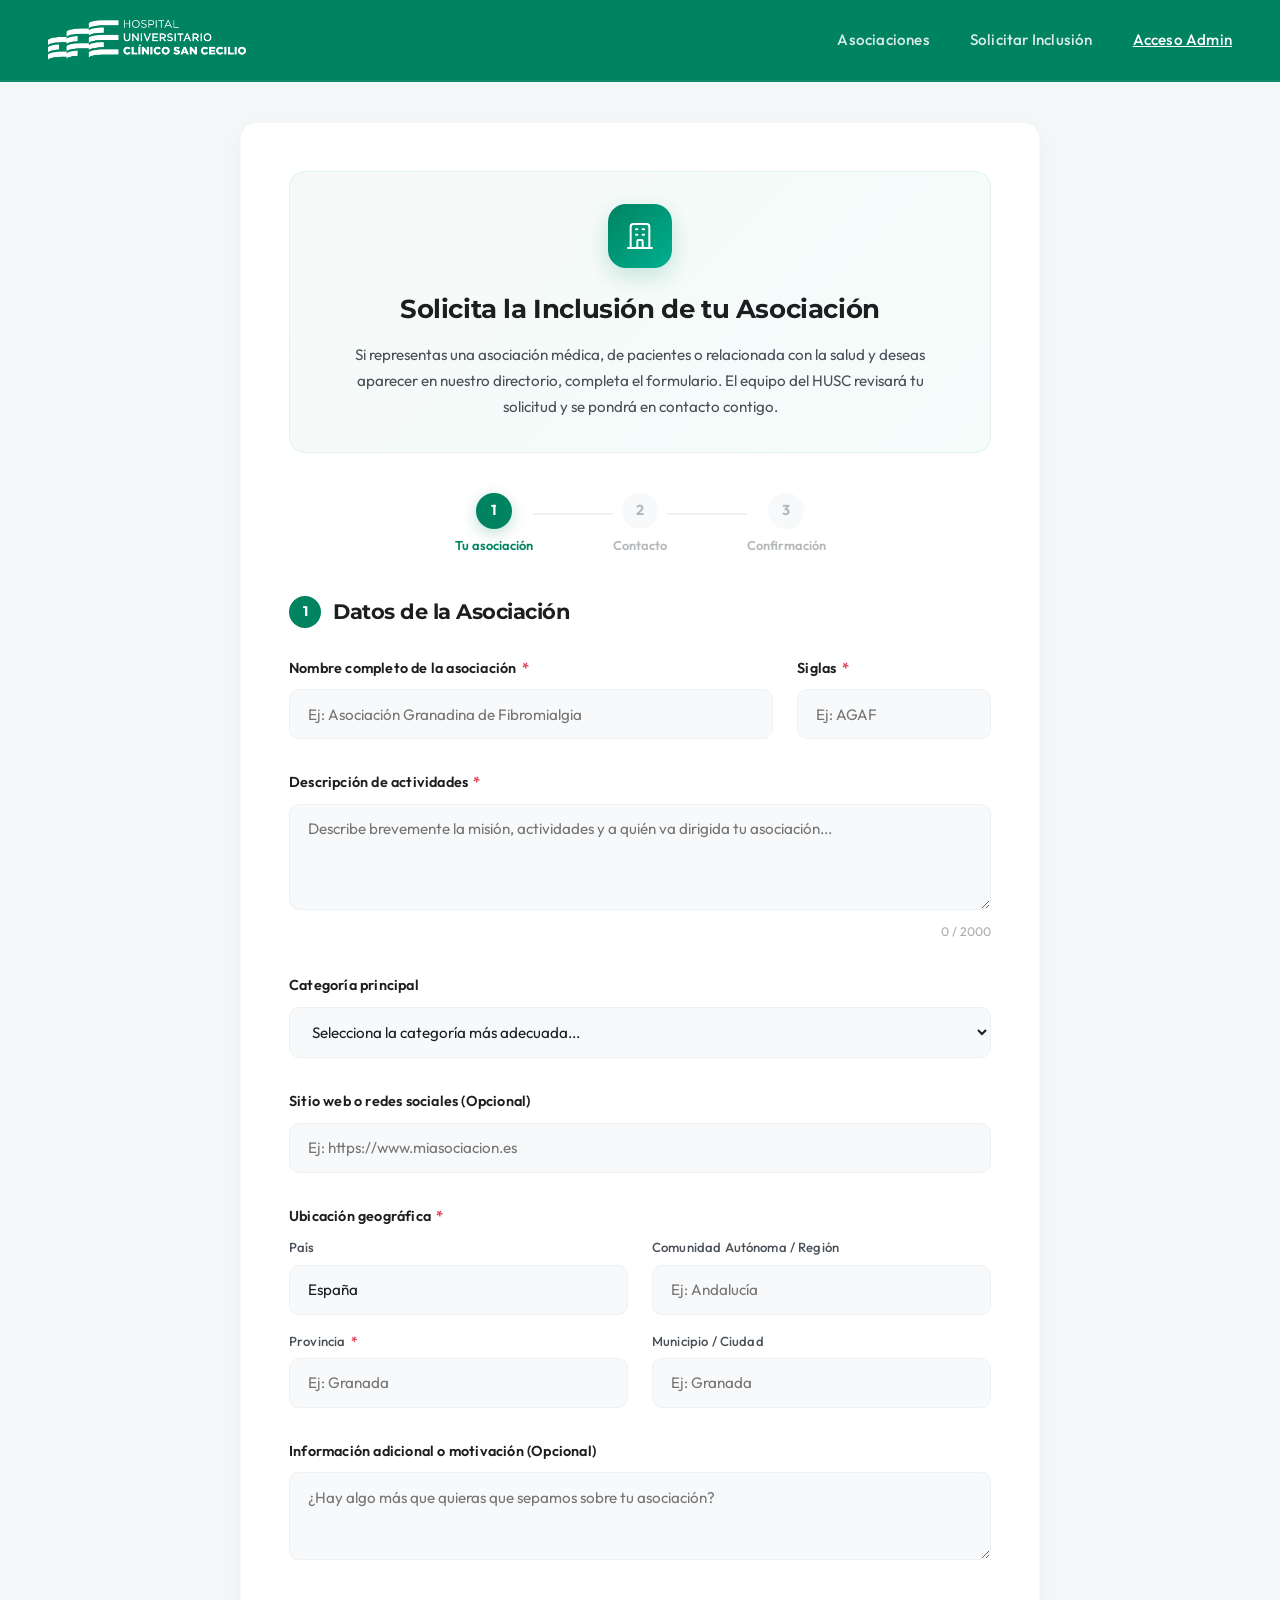
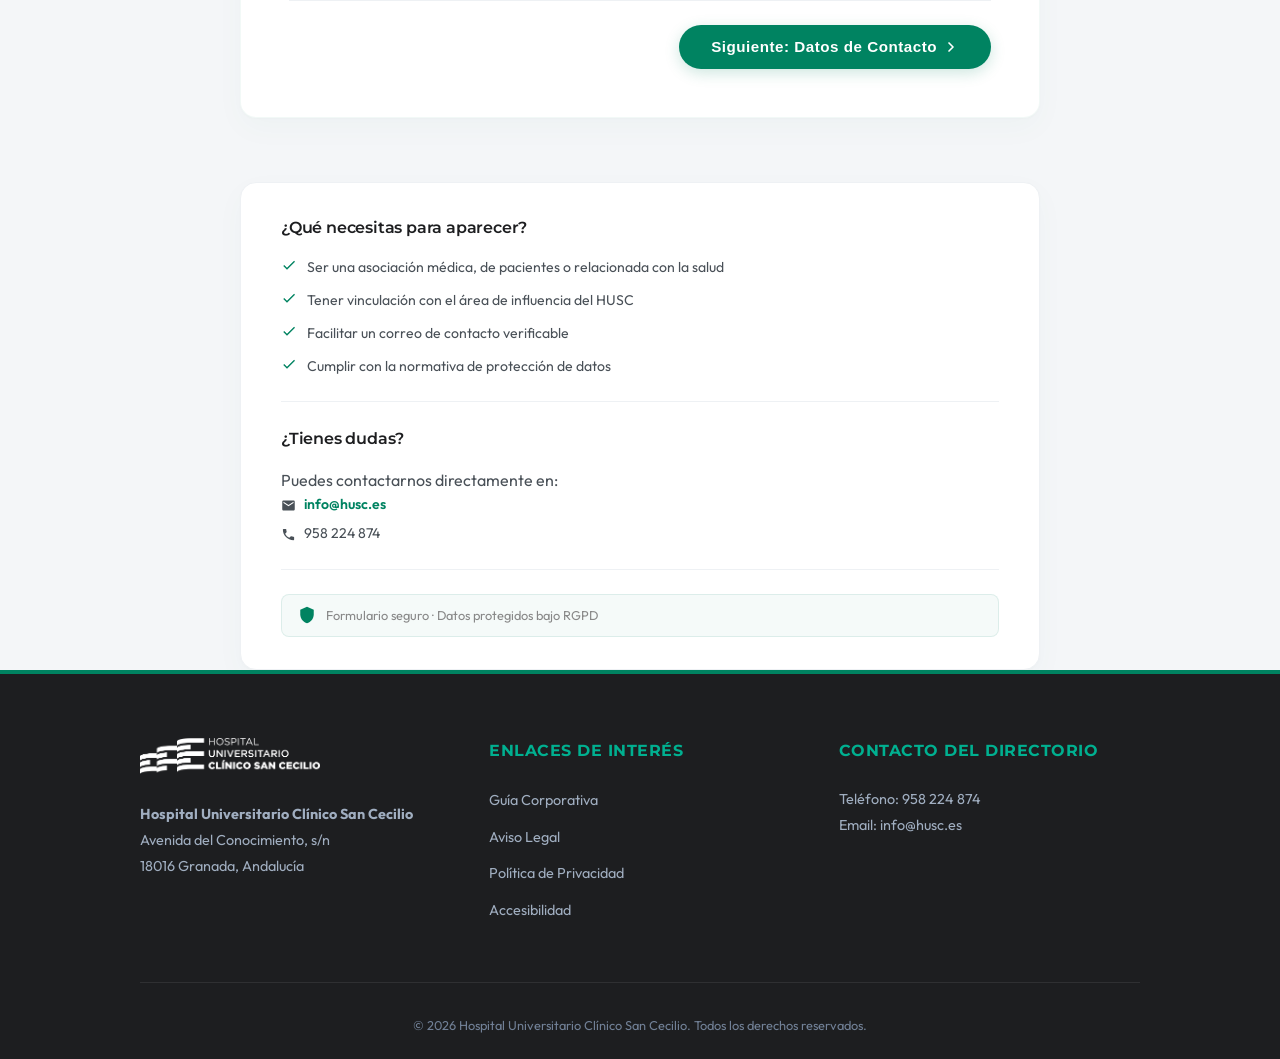
==== commit fe7c94fd: "feat: mejoras en el servidor backend y vistas html del frontend" ====
--- a/html/contacto.html
+++ b/html/contacto.html
@@ -320,16 +320,16 @@
             <div class="footer-seccion">
                 <img src="img/HORIZONTAL BLANCO transparente (1).png" alt="Logo HUSC" class="logo-footer">
                 <p><strong>Hospital Universitario Clínico San Cecilio</strong><br>
-                    Av. de la Investigación, s/n<br>
+                    Avenida del Conocimiento, s/n<br>
                     18016 Granada, Andalucía</p>
             </div>
             <div class="footer-seccion">
                 <h4>Enlaces de Interés</h4>
                 <ul>
-                    <li><a href="#">Guía Corporativa</a></li>
-                    <li><a href="#">Aviso Legal</a></li>
-                    <li><a href="#">Política de Privacidad</a></li>
-                    <li><a href="#">Accesibilidad</a></li>
+                    <li><a href="guia.html">Guía Corporativa</a></li>
+                    <li><a href="aviso.html">Aviso Legal</a></li>
+                    <li><a href="privacidad.html">Política de Privacidad</a></li>
+                    <li><a href="accesibilidad.html">Accesibilidad</a></li>
                 </ul>
             </div>
             <div class="footer-seccion">
--- a/html/css/style_Form.css
+++ b/html/css/style_Form.css
@@ -295,7 +295,7 @@
     background: var(--color-fondo-main);
     border: 1.5px solid var(--color-borde);
     border-radius: 16px;
-    padding: 2.25rem 1.75rem;
+    padding: 0 0 1.75rem 0;
     text-align: center;
     cursor: pointer;
     box-shadow: 0 2px 4px rgba(0,0,0,0.01);
@@ -304,6 +304,7 @@
     flex-direction: column;
     align-items: center;
     height: 100%;
+    overflow: hidden;
 }
 
 .tarjeta:hover {
@@ -313,21 +314,44 @@
 }
 
 .tarjeta img {
-    width: 80px;
-    height: 80px;
-    object-fit: contain;
+    width: 100%;
+    height: 140px;
+    object-fit: cover;
     margin-bottom: 1.25rem;
-    border-radius: 50%;
-    background-color: var(--color-inputs);
-    padding: 8px;
-    border: 1px solid var(--color-borde);
+    background: linear-gradient(135deg, #ffffff 0%, var(--color-inputs) 100%);
+    padding: 0;
+    border-bottom: 1.5px solid var(--color-borde);
     transition: var(--transicion);
 }
 
 .tarjeta:hover img {
-    transform: scale(1.05);
-    background-color: #fff;
-    border-color: var(--color-secundario);
+    transform: scale(1.03);
+}
+
+/* --- Marcador de Posición de Logo para Tarjetas Públicas --- */
+.tarjeta-sin-logo {
+    width: 100%;
+    height: 140px;
+    background: linear-gradient(135deg, rgba(0, 74, 119, 0.05) 0%, rgba(16, 185, 129, 0.06) 100%);
+    display: flex;
+    align-items: center;
+    justify-content: center;
+    margin-bottom: 1.25rem;
+    border-bottom: 1.5px solid var(--color-borde);
+    color: var(--color-primario);
+    transition: var(--transicion);
+}
+
+.tarjeta-sin-logo svg {
+    width: 48px;
+    height: 48px;
+    opacity: 0.6;
+    transition: var(--transicion);
+}
+
+.tarjeta:hover .tarjeta-sin-logo svg {
+    transform: scale(1.1);
+    opacity: 0.85;
 }
 
 .tarjeta h3 {
@@ -339,6 +363,12 @@
     display: flex;
     align-items: center;
     justify-content: center;
+    padding: 0 1.5rem;
+    word-break: break-word;
+    overflow-wrap: break-word;
+    word-wrap: break-word;
+    hyphens: auto;
+    text-align: center;
 }
 
 .insignia-filtro {
@@ -348,6 +378,7 @@
     color: var(--color-primario);
     text-transform: uppercase;
     letter-spacing: 0.8px;
+    padding: 0 1.5rem;
 }
 
 /* --- Caja de Texto Estilo Premium --- */
@@ -840,7 +871,10 @@
     flex-wrap: wrap;
     margin-top: 6px;
     min-height: 1.8rem;
-    align-items: center;
+    max-height: 3.6rem;
+    overflow: hidden;
+    align-items: center;
+    padding: 0 1.5rem;
 }
 
 .badge-tag-tarjeta {
@@ -905,6 +939,10 @@
 
 .titulo-detalle-ficha {
     margin-bottom: 0 !important;
+    word-break: break-word;
+    overflow-wrap: break-word;
+    word-wrap: break-word;
+    hyphens: auto;
 }
 
 .siglas-detalle-ficha {
@@ -1284,6 +1322,7 @@
     line-height: 1.3;
     min-height: 1.5rem;
     width: 100%;
+    padding: 0 1.5rem;
 }
 
 .ubicacion-tarjeta span {
@@ -1669,6 +1708,135 @@
     padding-top: 1rem;
 }
 
+/* --- Gestión de Categorías --- */
+.grid-categorias-gestion {
+    display: grid;
+    grid-template-columns: repeat(auto-fill, minmax(240px, 1fr));
+    gap: 1rem;
+    margin-top: 1rem;
+}
+
+.tarjeta-categoria-gestion {
+    display: flex;
+    justify-content: space-between;
+    align-items: center;
+    padding: 0.75rem 1rem;
+    background: #ffffff;
+    border: 1.5px solid var(--color-borde);
+    border-radius: var(--radio-tarjetas);
+    transition: var(--transicion);
+}
+
+.tarjeta-categoria-gestion:hover {
+    border-color: var(--color-primario);
+    box-shadow: var(--sombra-tarjetas);
+}
+
+.categoria-info {
+    display: flex;
+    flex-direction: column;
+    gap: 0.2rem;
+}
+
+.categoria-nombre {
+    font-weight: 600;
+    color: var(--color-titulos);
+    font-size: 0.95rem;
+}
+
+.categoria-contador {
+    font-size: 0.8rem;
+    color: #888;
+}
+
+.btn-eliminar-categoria-list {
+    background: none;
+    border: none;
+    color: var(--color-peligro);
+    cursor: pointer;
+    font-size: 1.1rem;
+    padding: 0.4rem;
+    border-radius: 50%;
+    width: 32px;
+    height: 32px;
+    display: flex;
+    align-items: center;
+    justify-content: center;
+    transition: var(--transicion);
+}
+
+.btn-eliminar-categoria-list:hover {
+    background: #ffebeb;
+}
+
+/* --- Sección de Introducción de index.html --- */
+.seccion-introduccion {
+    max-width: 1000px;
+    margin: 2rem auto 3rem auto;
+    padding: 3rem 3.5rem;
+    background: linear-gradient(135deg, rgba(255, 255, 255, 0.94) 0%, rgba(243, 248, 252, 0.88) 100%);
+    backdrop-filter: blur(16px);
+    -webkit-backdrop-filter: blur(16px);
+    border: 1.5px solid rgba(255, 255, 255, 0.8);
+    border-top: 6px solid var(--color-primario);
+    border-radius: 28px;
+    box-shadow: 0 10px 30px rgba(0, 74, 119, 0.05), 0 1px 3px rgba(0, 0, 0, 0.02);
+    transition: all 0.4s cubic-bezier(0.16, 1, 0.3, 1);
+}
+
+.seccion-introduccion:hover {
+    transform: translateY(-3px);
+    box-shadow: 0 20px 40px rgba(0, 74, 119, 0.12), 0 1px 5px rgba(0, 0, 0, 0.03);
+    border-color: rgba(255, 255, 255, 0.95);
+}
+
+.introduccion-titulo {
+    font-size: 2.8rem;
+    background: linear-gradient(135deg, var(--color-primario) 0%, #0d9488 100%);
+    -webkit-background-clip: text;
+    -webkit-text-fill-color: transparent;
+    font-weight: 800;
+    margin: 0;
+    text-align: center;
+    letter-spacing: -1px;
+}
+
+.introduccion-subtitulo {
+    font-size: 1.3rem;
+    color: var(--color-titulos);
+    font-weight: 600;
+    margin: 0.6rem 0 2rem 0;
+    text-align: center;
+    position: relative;
+    padding-bottom: 1.2rem;
+}
+
+.introduccion-subtitulo::after {
+    content: '';
+    position: absolute;
+    bottom: 0;
+    left: 50%;
+    transform: translateX(-50%);
+    width: 60px;
+    height: 4px;
+    background: linear-gradient(90deg, var(--color-primario), #0d9488);
+    border-radius: 2px;
+}
+
+.introduccion-contenido {
+    display: flex;
+    flex-direction: column;
+    gap: 1.2rem;
+}
+
+.introduccion-contenido p {
+    color: var(--color-texto);
+    font-size: 1.08rem;
+    line-height: 1.75;
+    margin: 0;
+    text-align: justify;
+}
+
 /* --- Adaptación de Utilidades para Móviles --- */
 @media (max-width: 768px) {
     .import-export-box {
@@ -1688,4 +1856,24 @@
     .flex-end-container button {
         width: 100% !important;
     }
+    
+    /* --- Introducción Responsive --- */
+    .seccion-introduccion {
+        padding: 2rem 1.8rem;
+        margin: 1.5rem auto 2.5rem auto;
+        border-radius: 20px;
+        border-top-width: 5px;
+    }
+    .introduccion-titulo {
+        font-size: 2.2rem;
+    }
+    .introduccion-subtitulo {
+        font-size: 1.15rem;
+        margin-bottom: 1.5rem;
+    }
+    .introduccion-contenido p {
+        font-size: 1rem;
+        text-align: left;
+        line-height: 1.65;
+    }
 }
